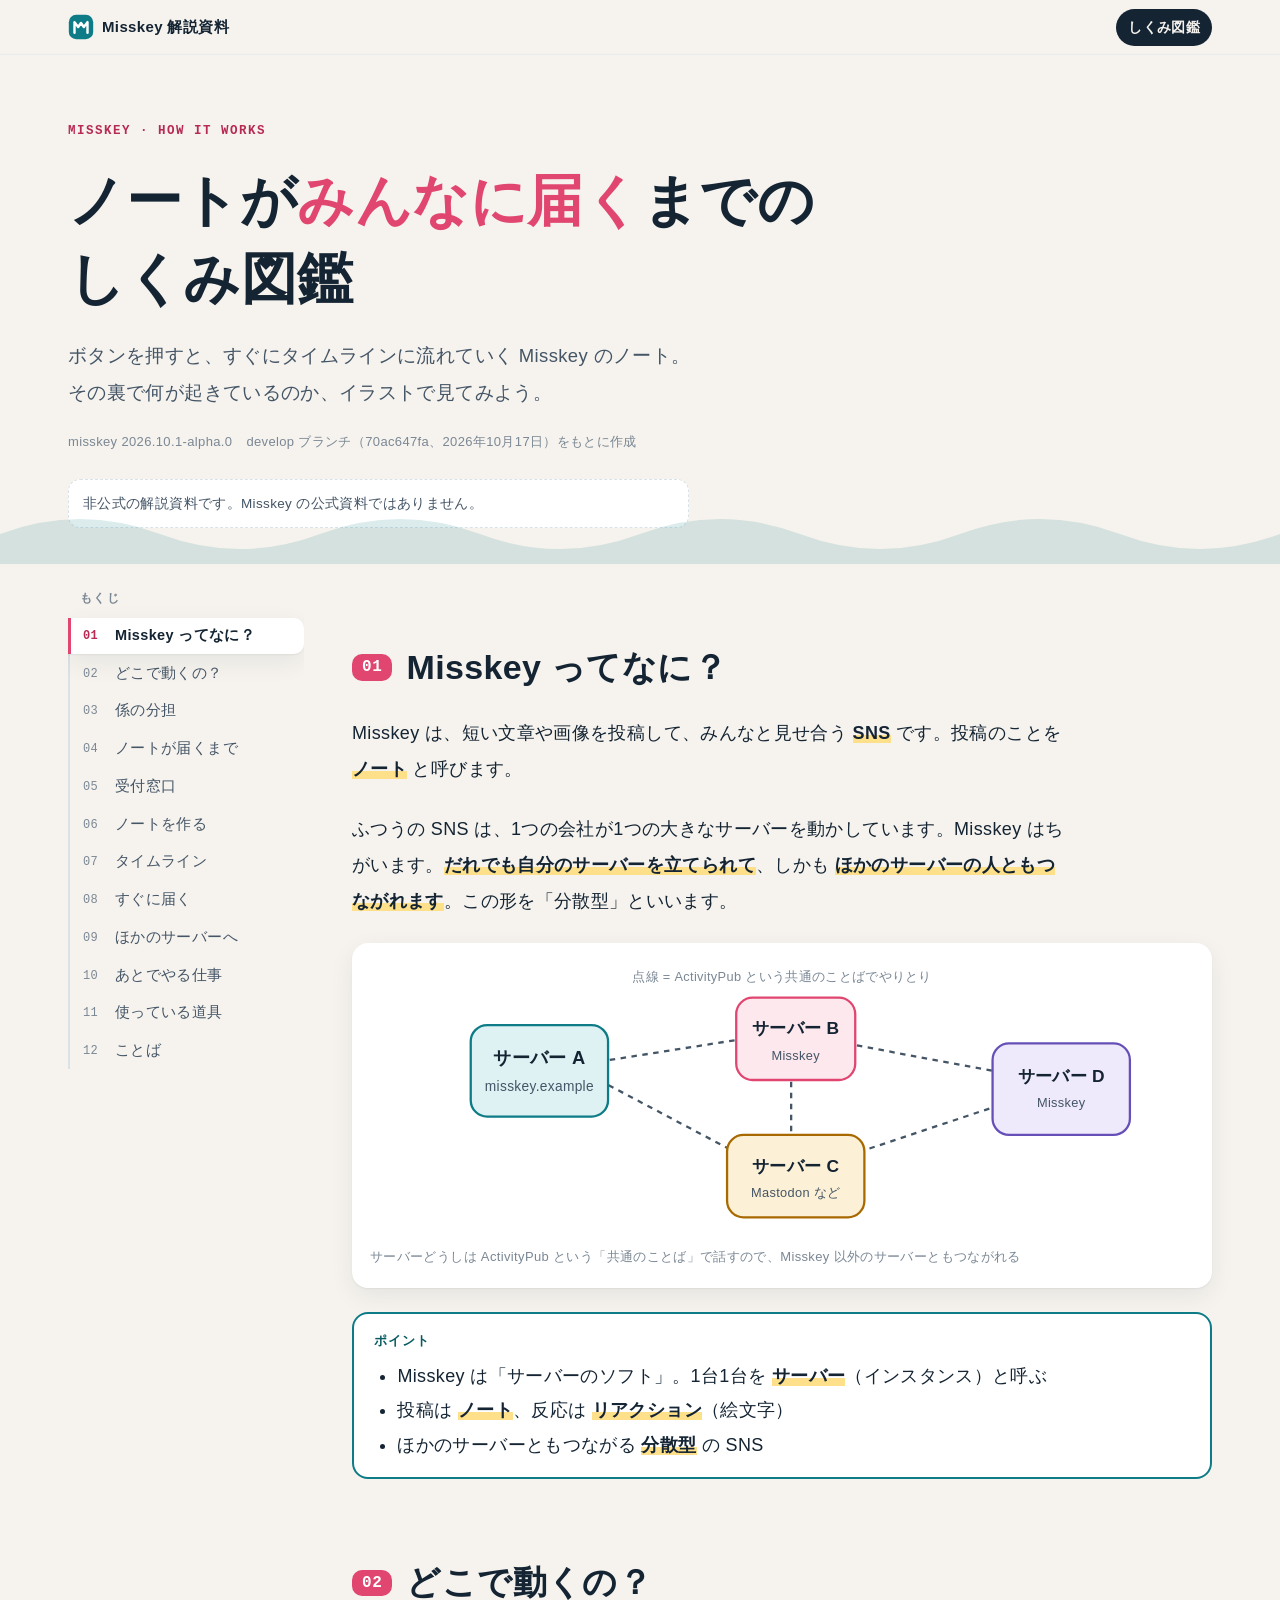
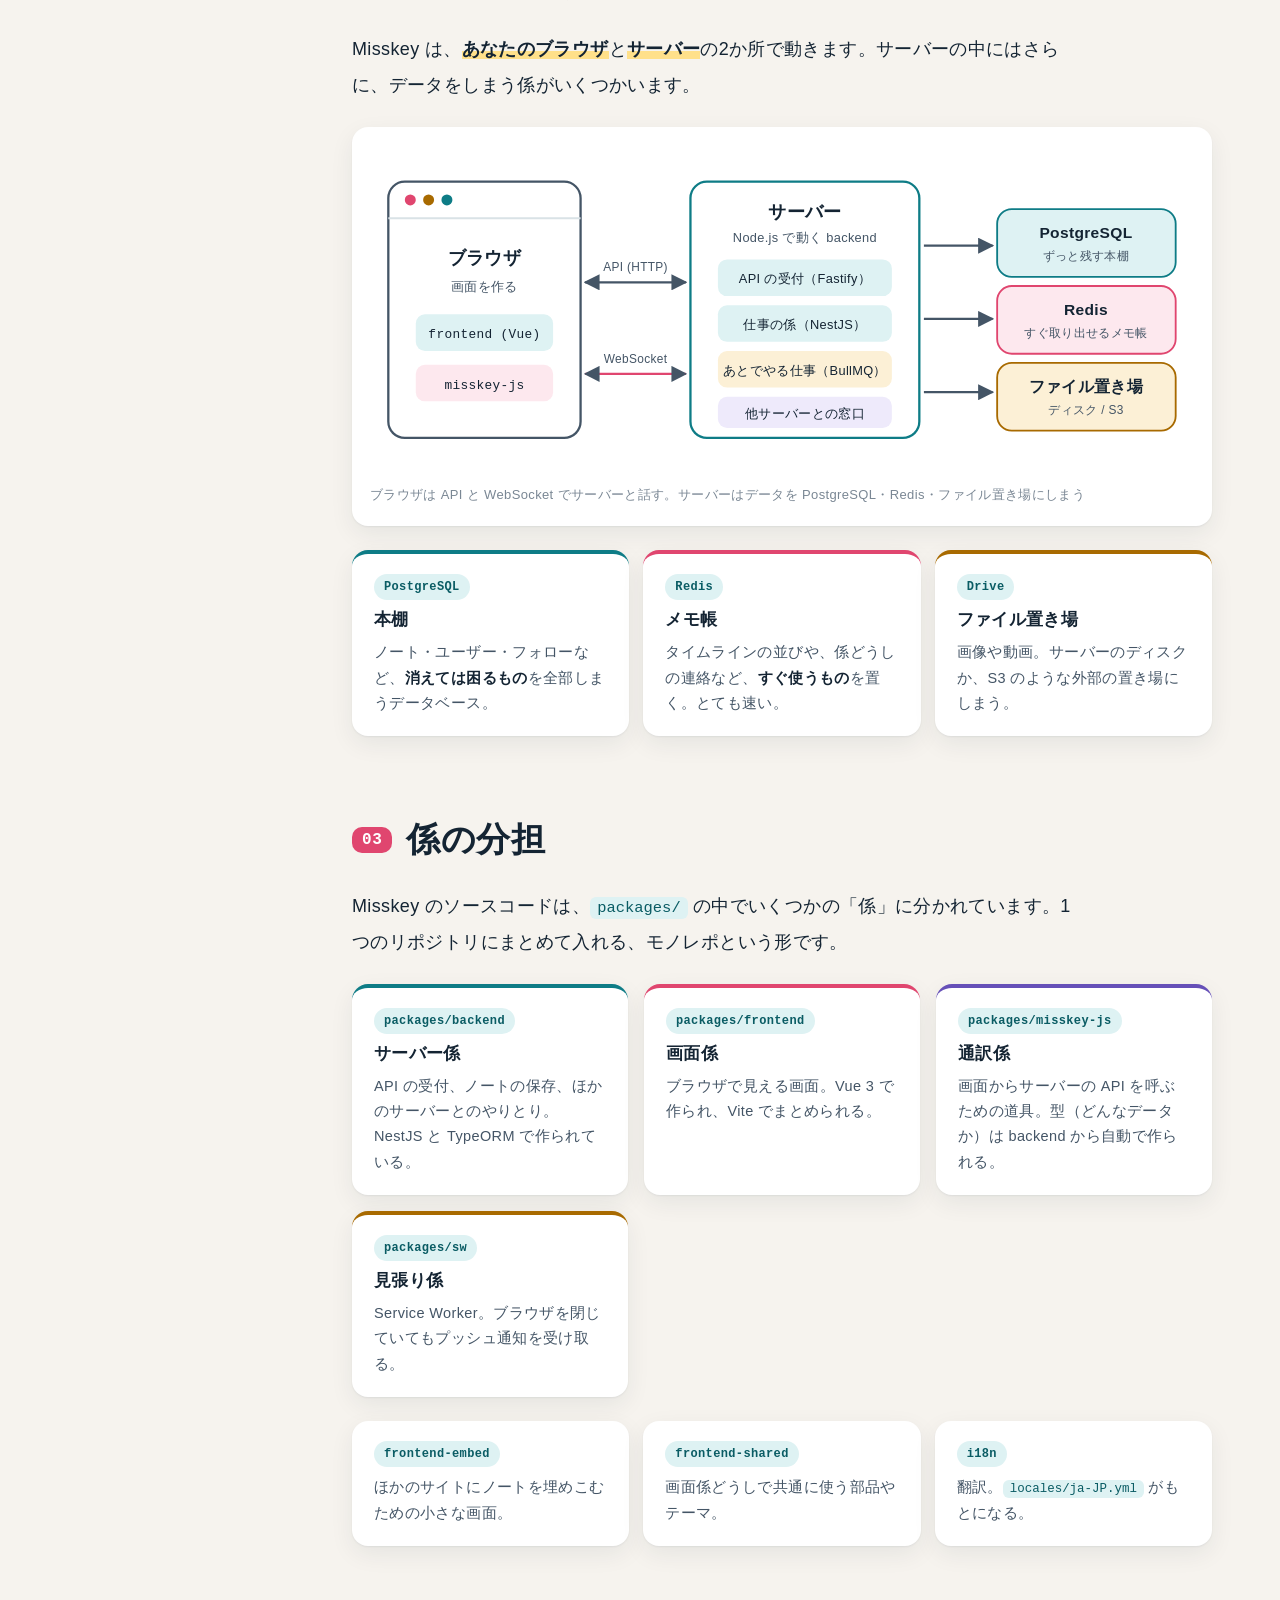
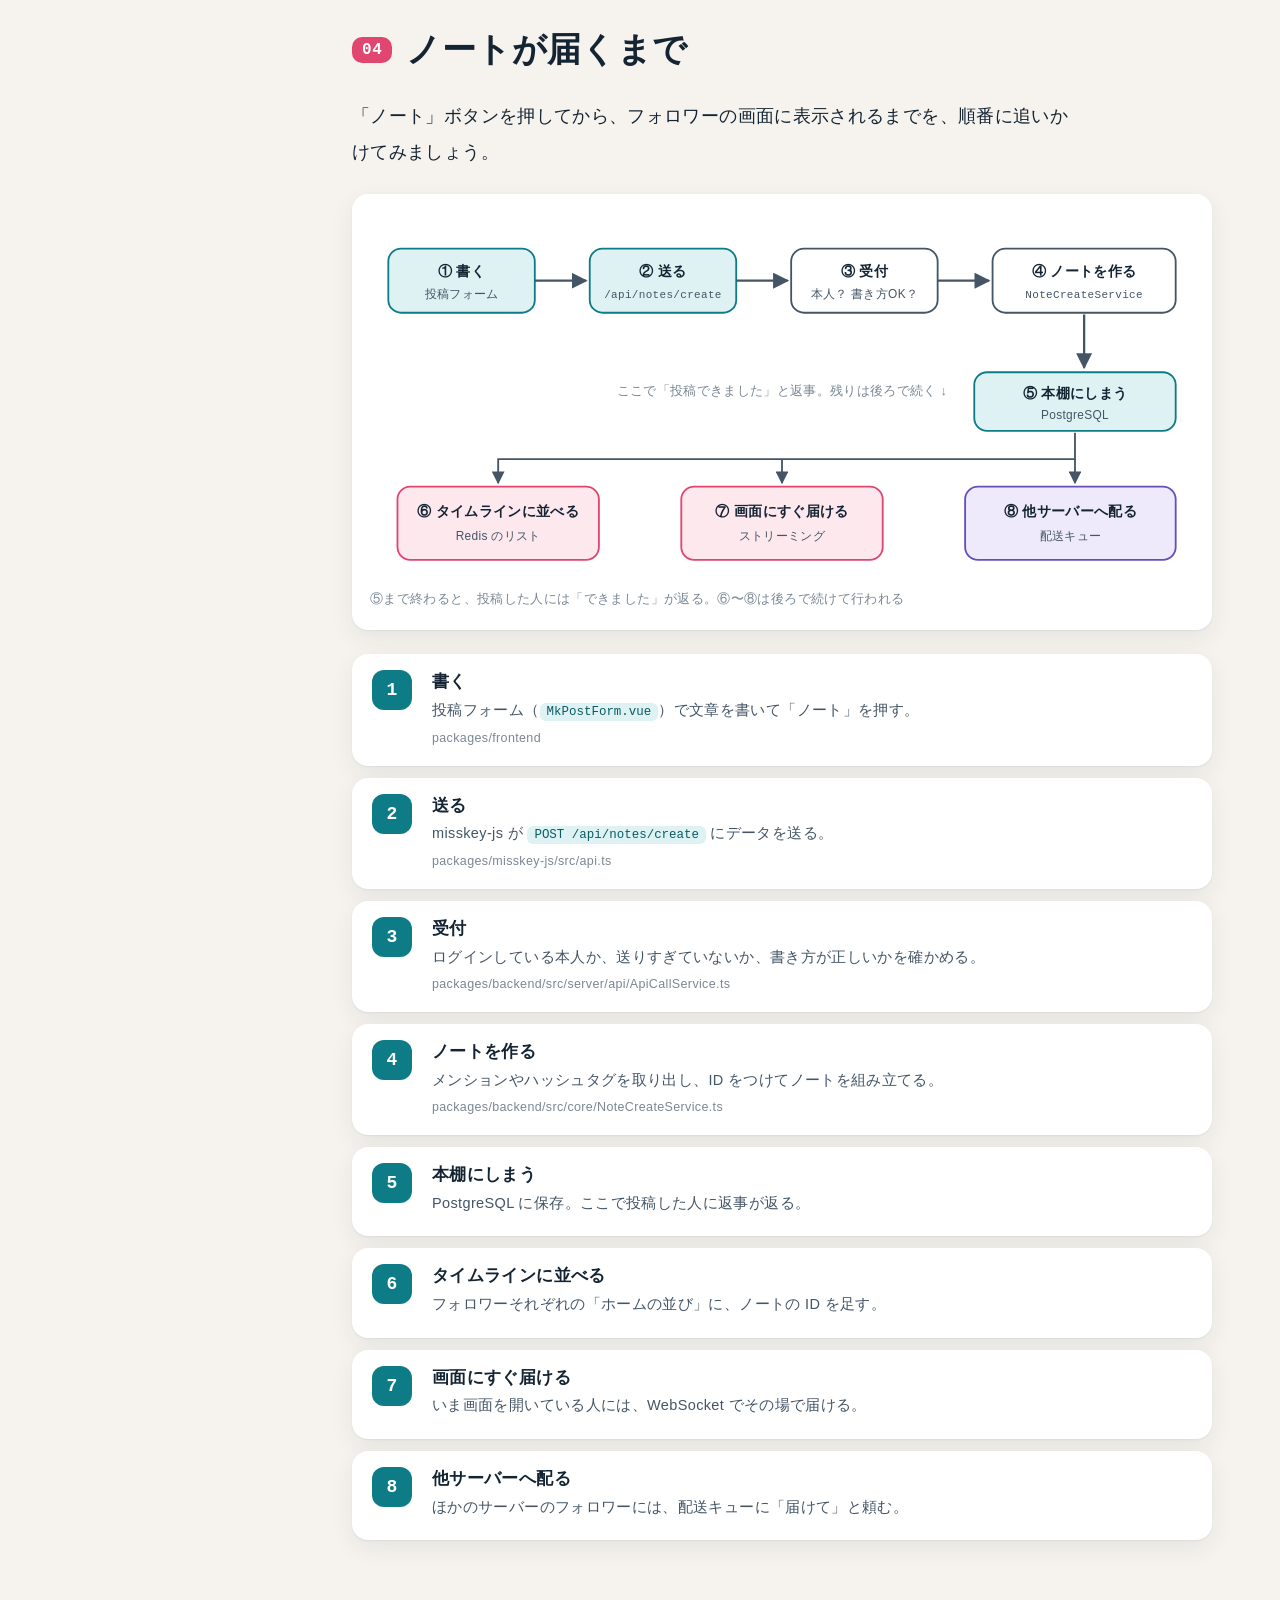
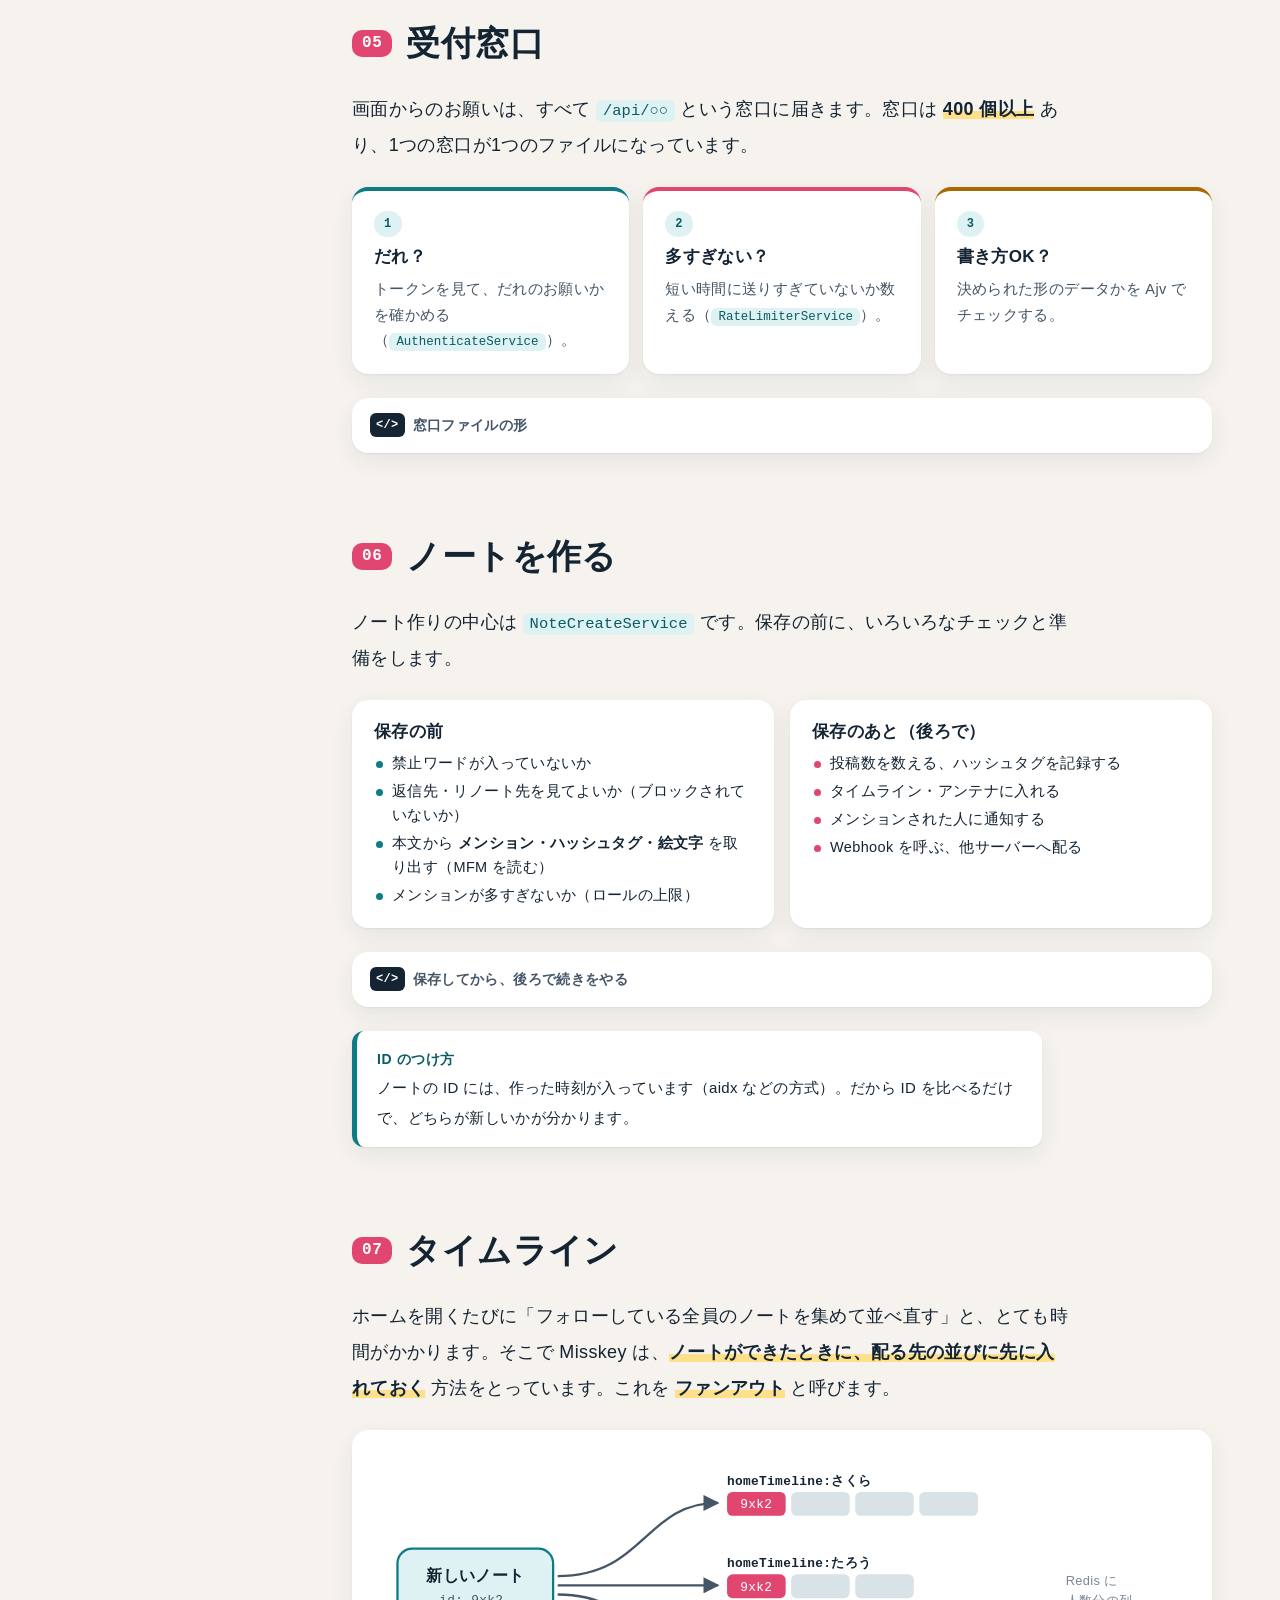
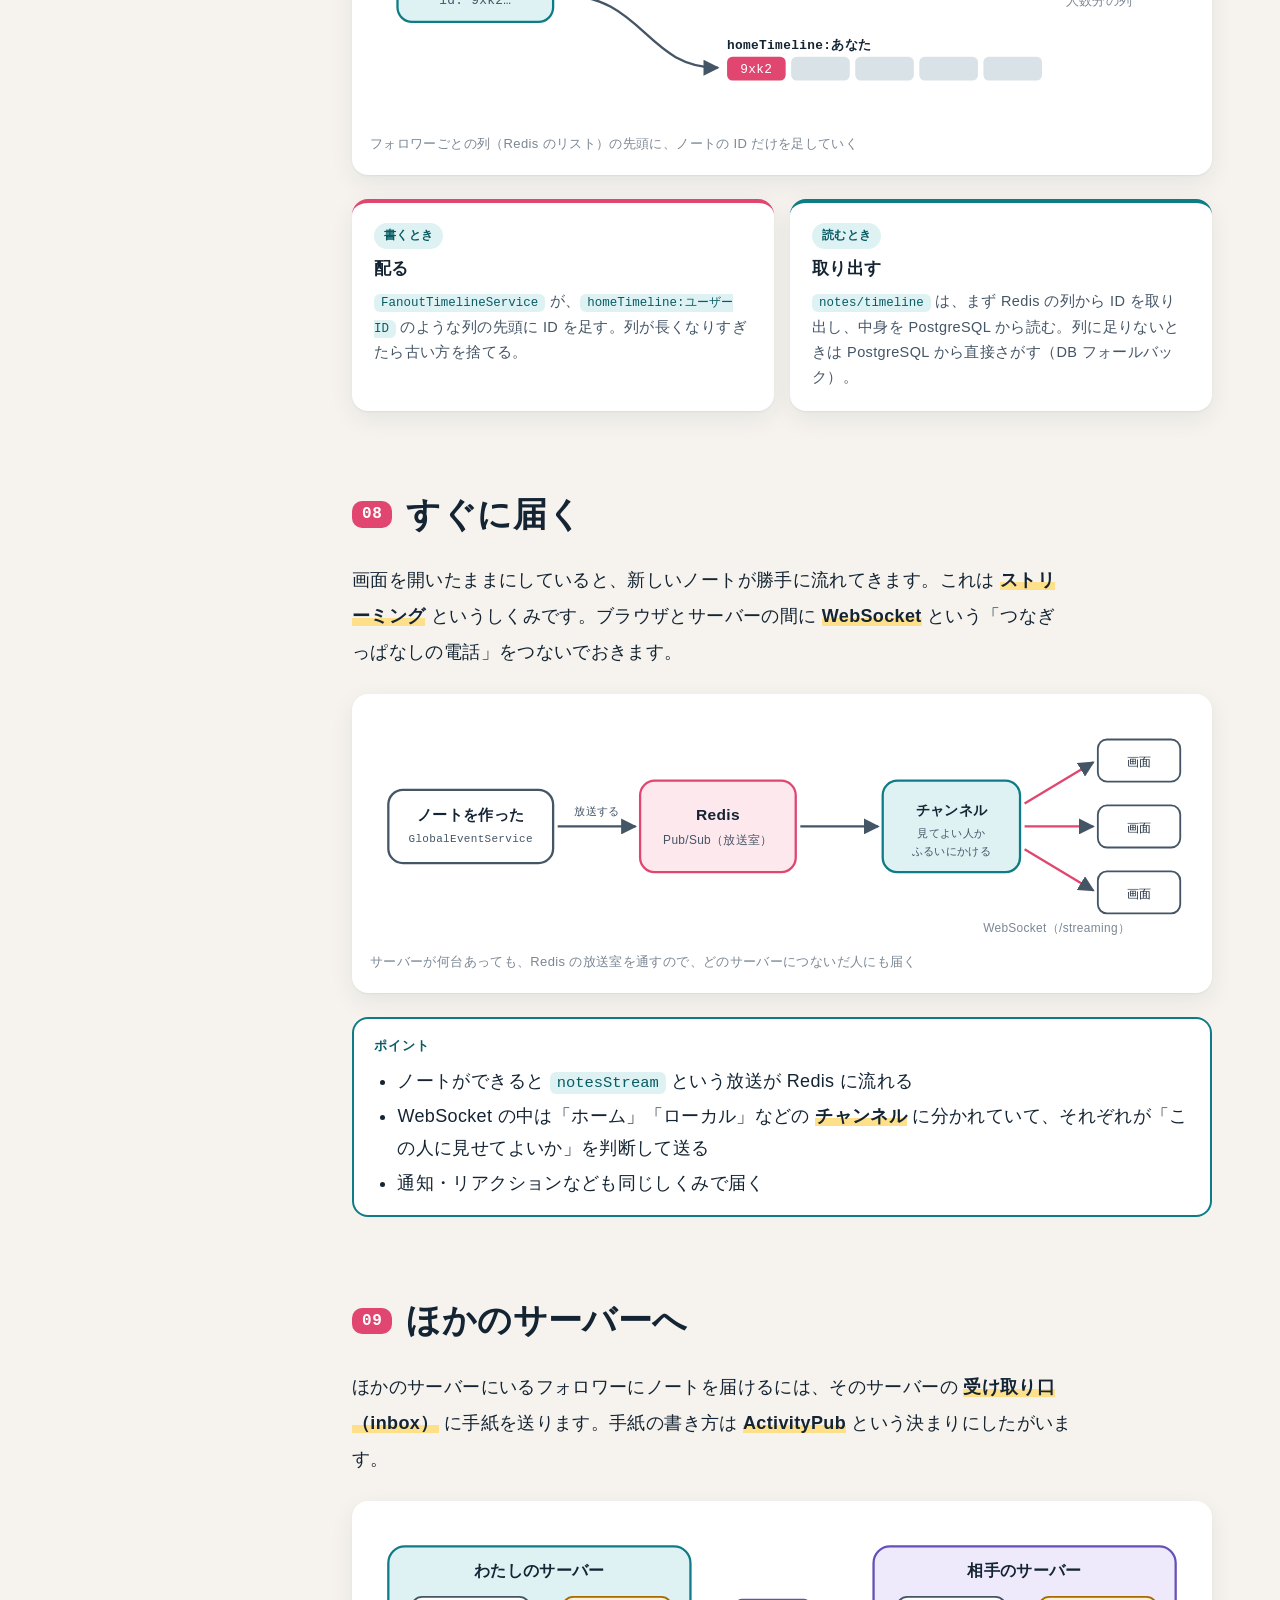
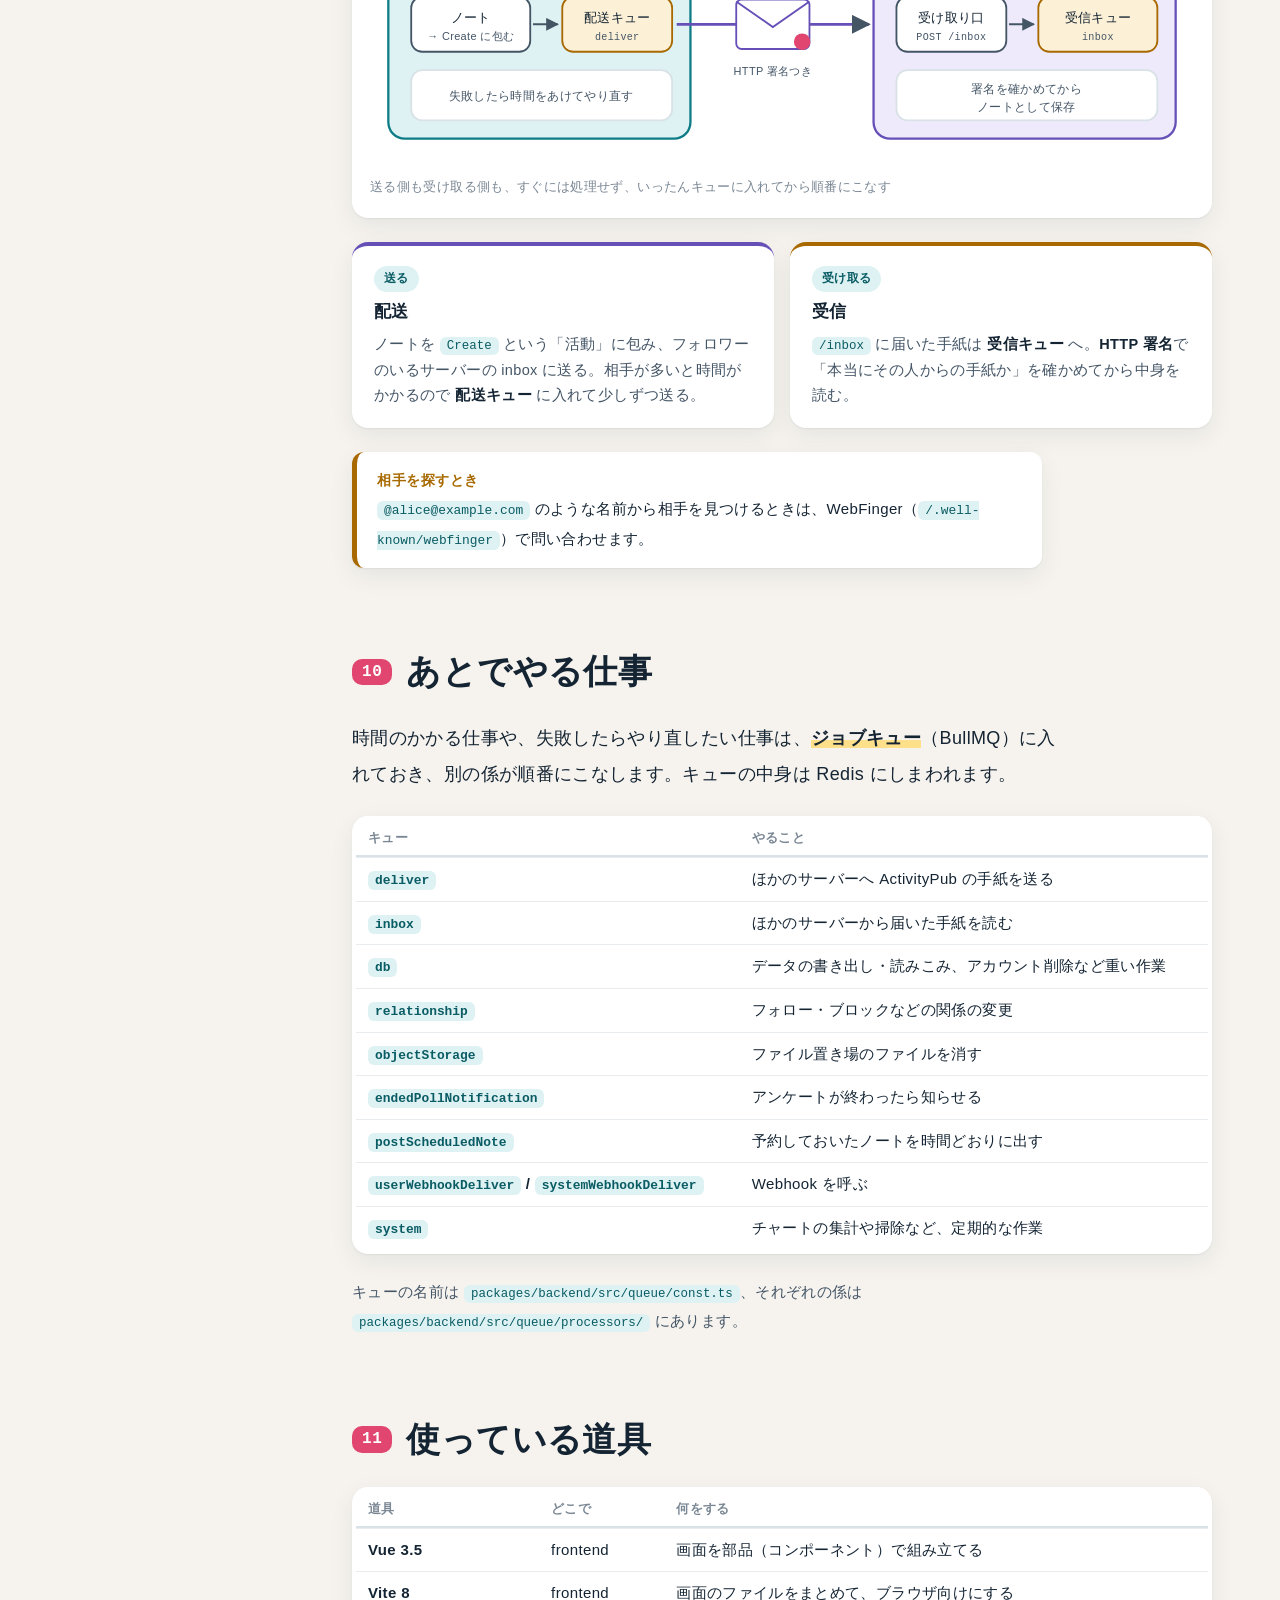
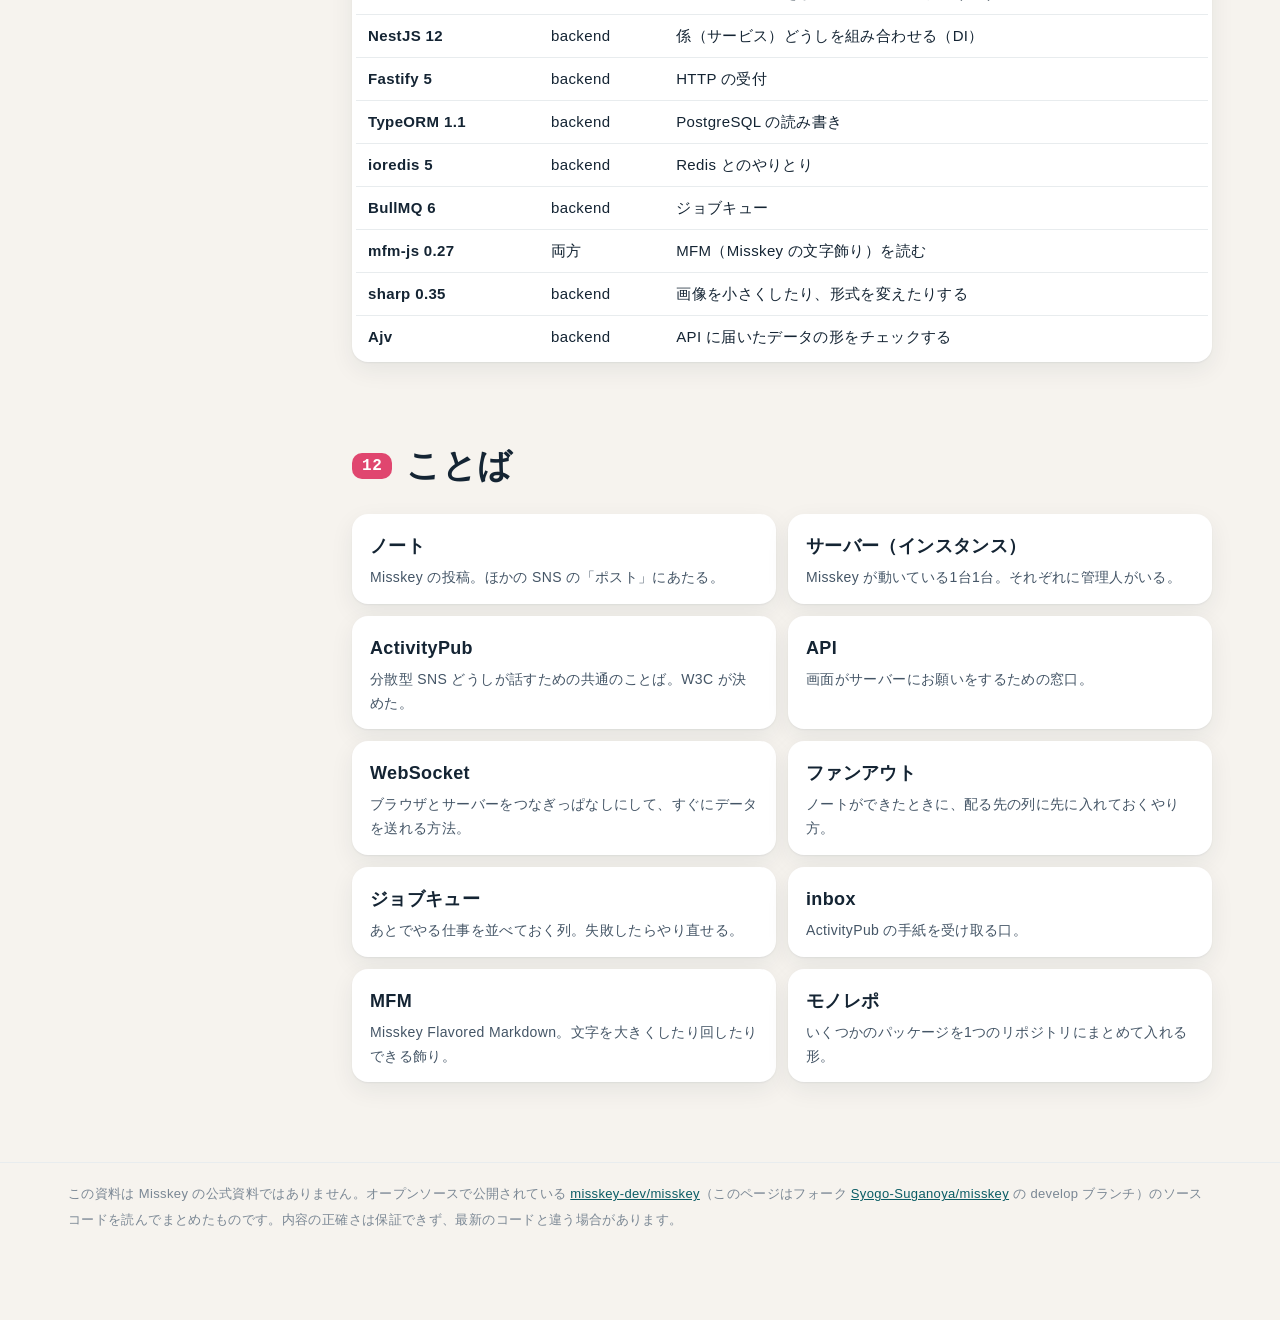
==== docs/explainer/index.html @ 92270d8f "docs(explainer): Misskey のしくみを説明する解説資料を追加 ノートが投稿されてからフォロワーに届くまでの流れ（API・NoteCreateService・ ファンアウトタイムラ" ====
<!--
SPDX-FileCopyrightText: syuilo and misskey-project
SPDX-License-Identifier: AGPL-3.0-only
-->

<!doctype html>
<html lang="ja">
<head>
<meta charset="utf-8">
<meta name="viewport" content="width=device-width, initial-scale=1">
<title>Misskey 解説資料</title>
<meta http-equiv="refresh" content="0; url=how-it-works.html">
</head>
<body><p><a href="how-it-works.html">Misskey しくみ図鑑</a></p></body>
</html>
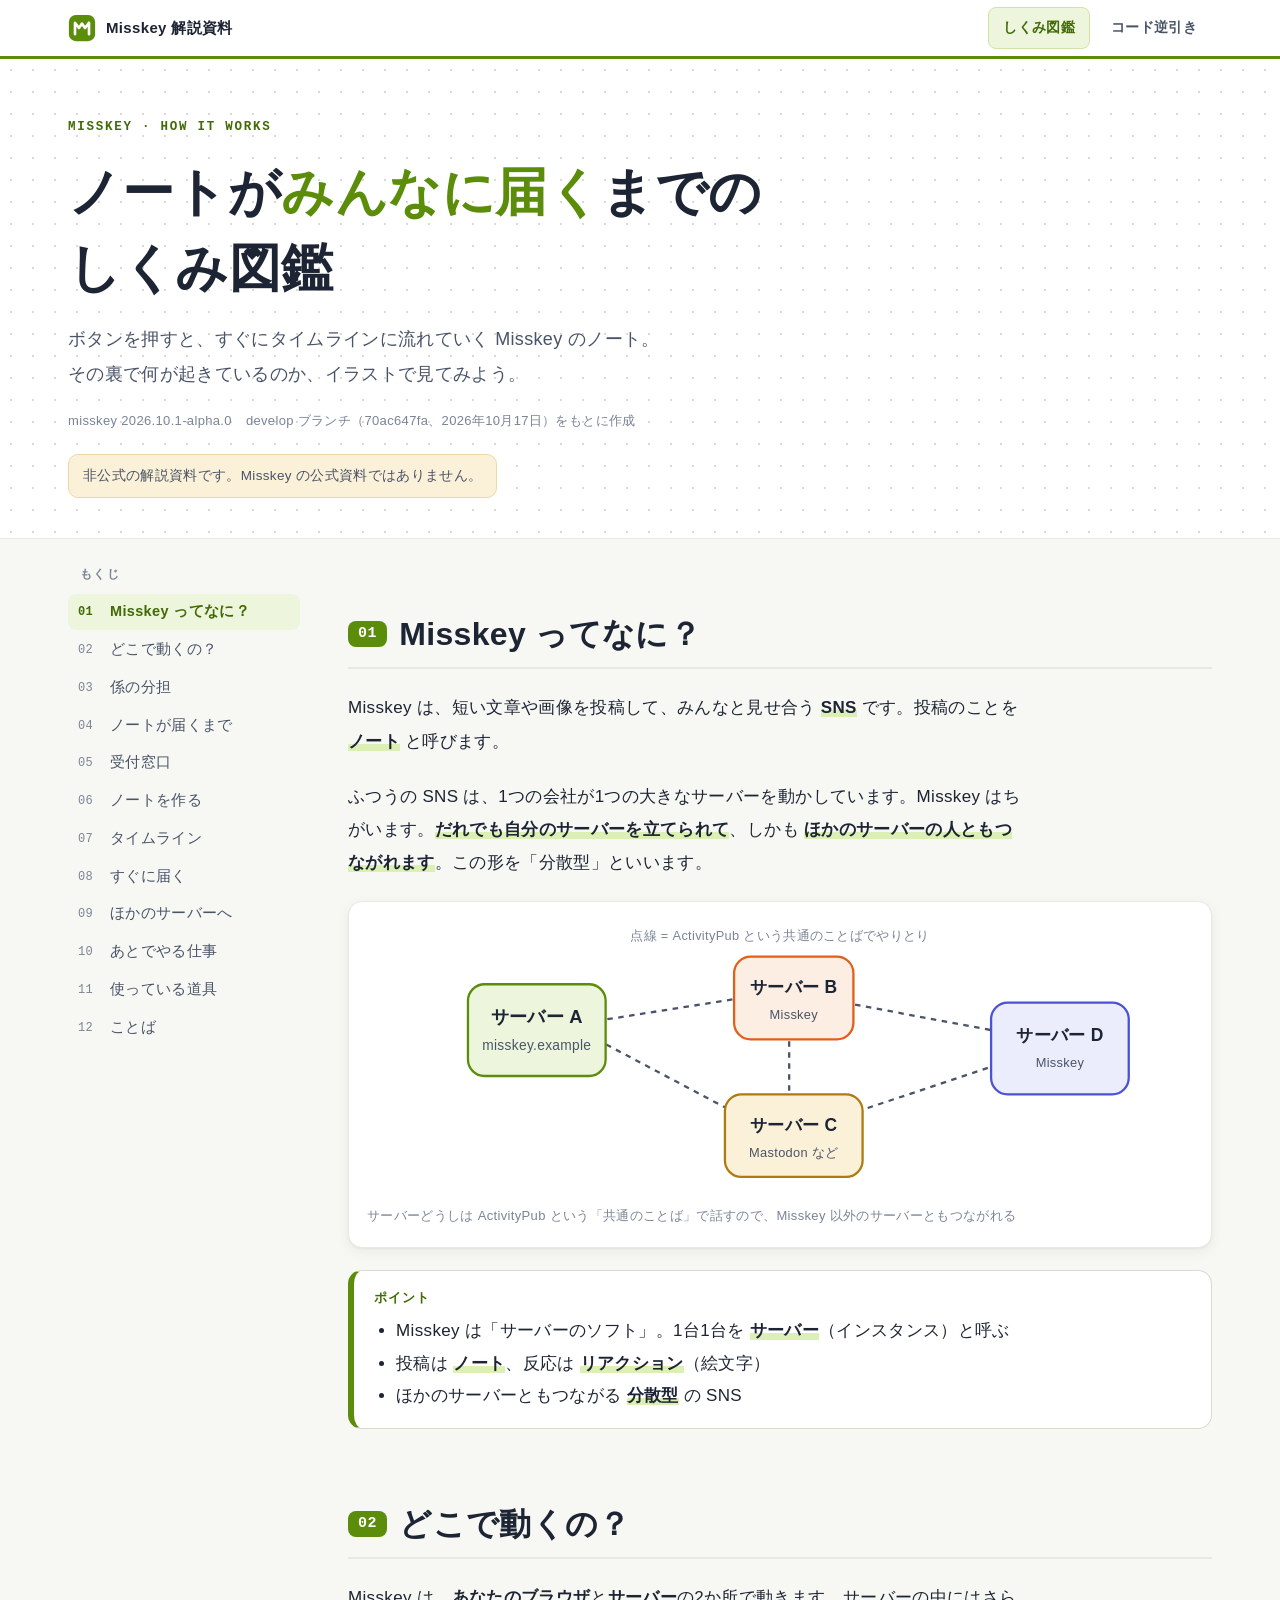
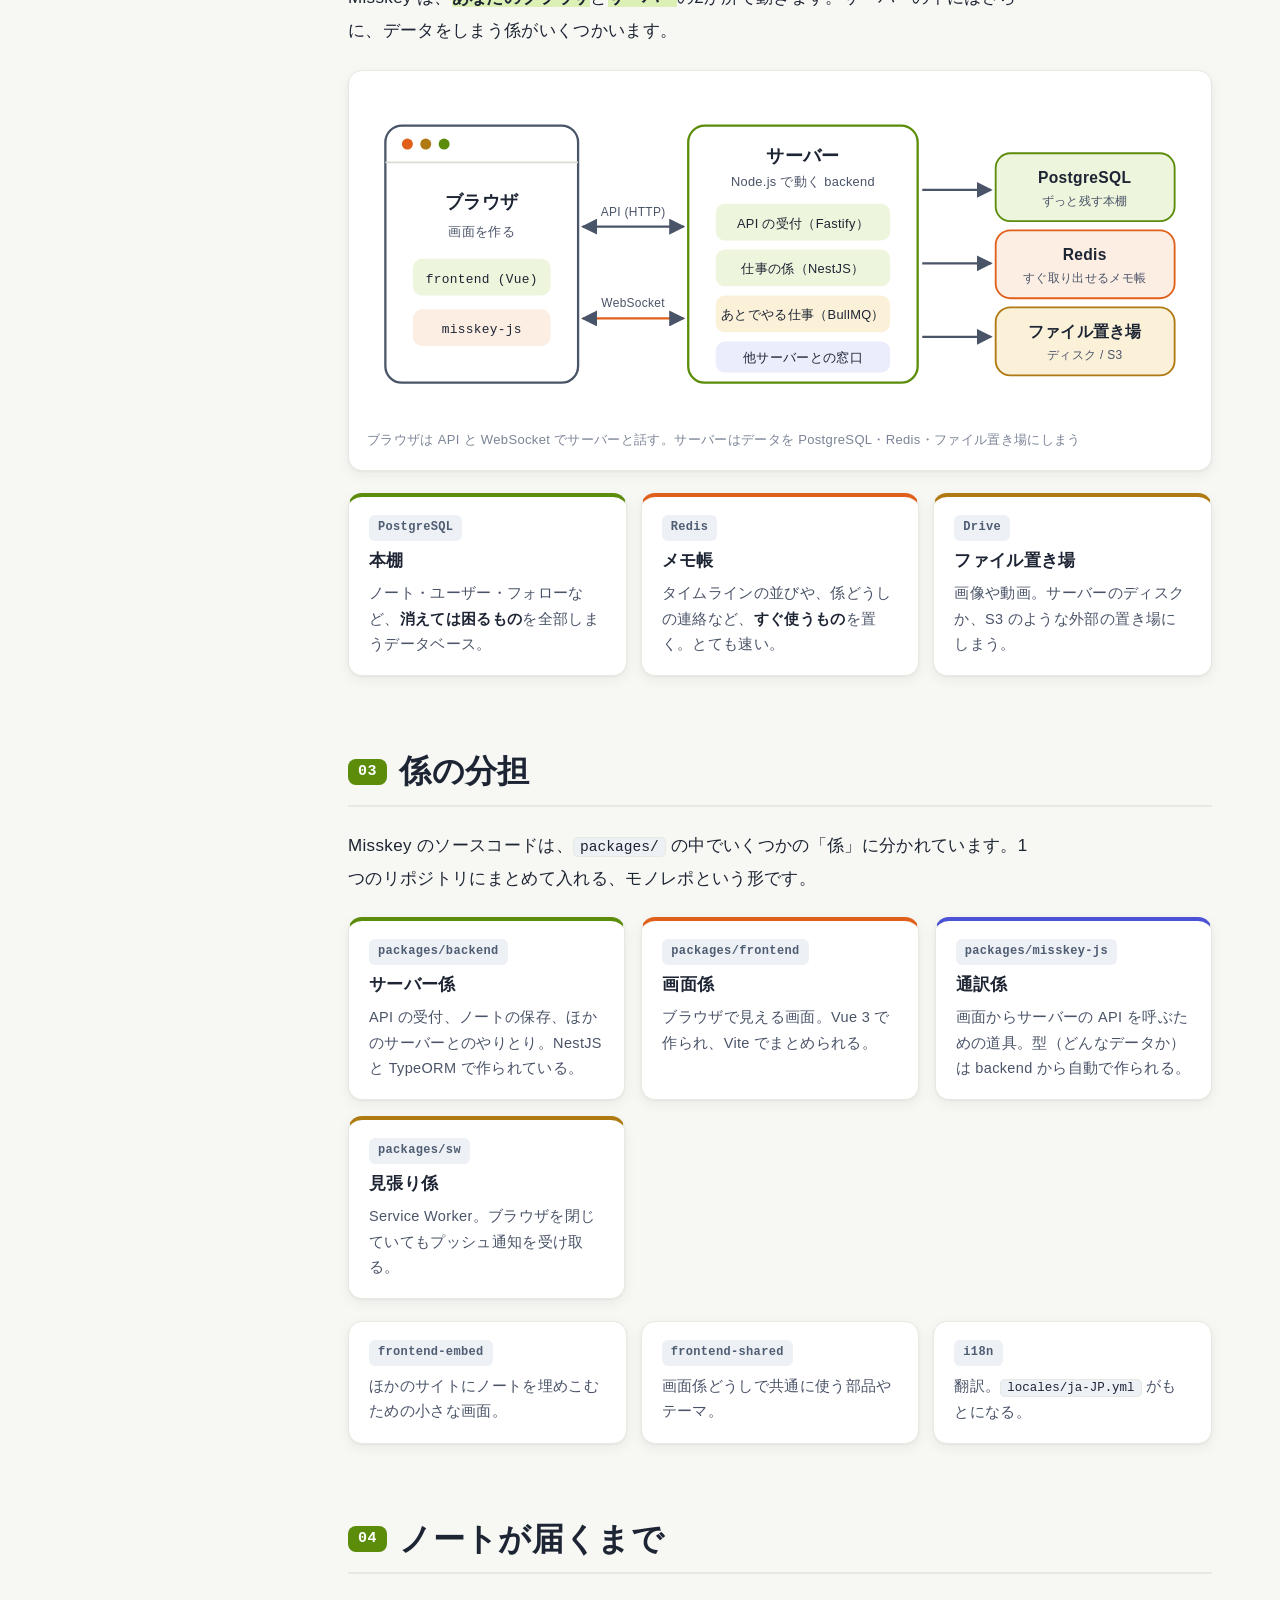
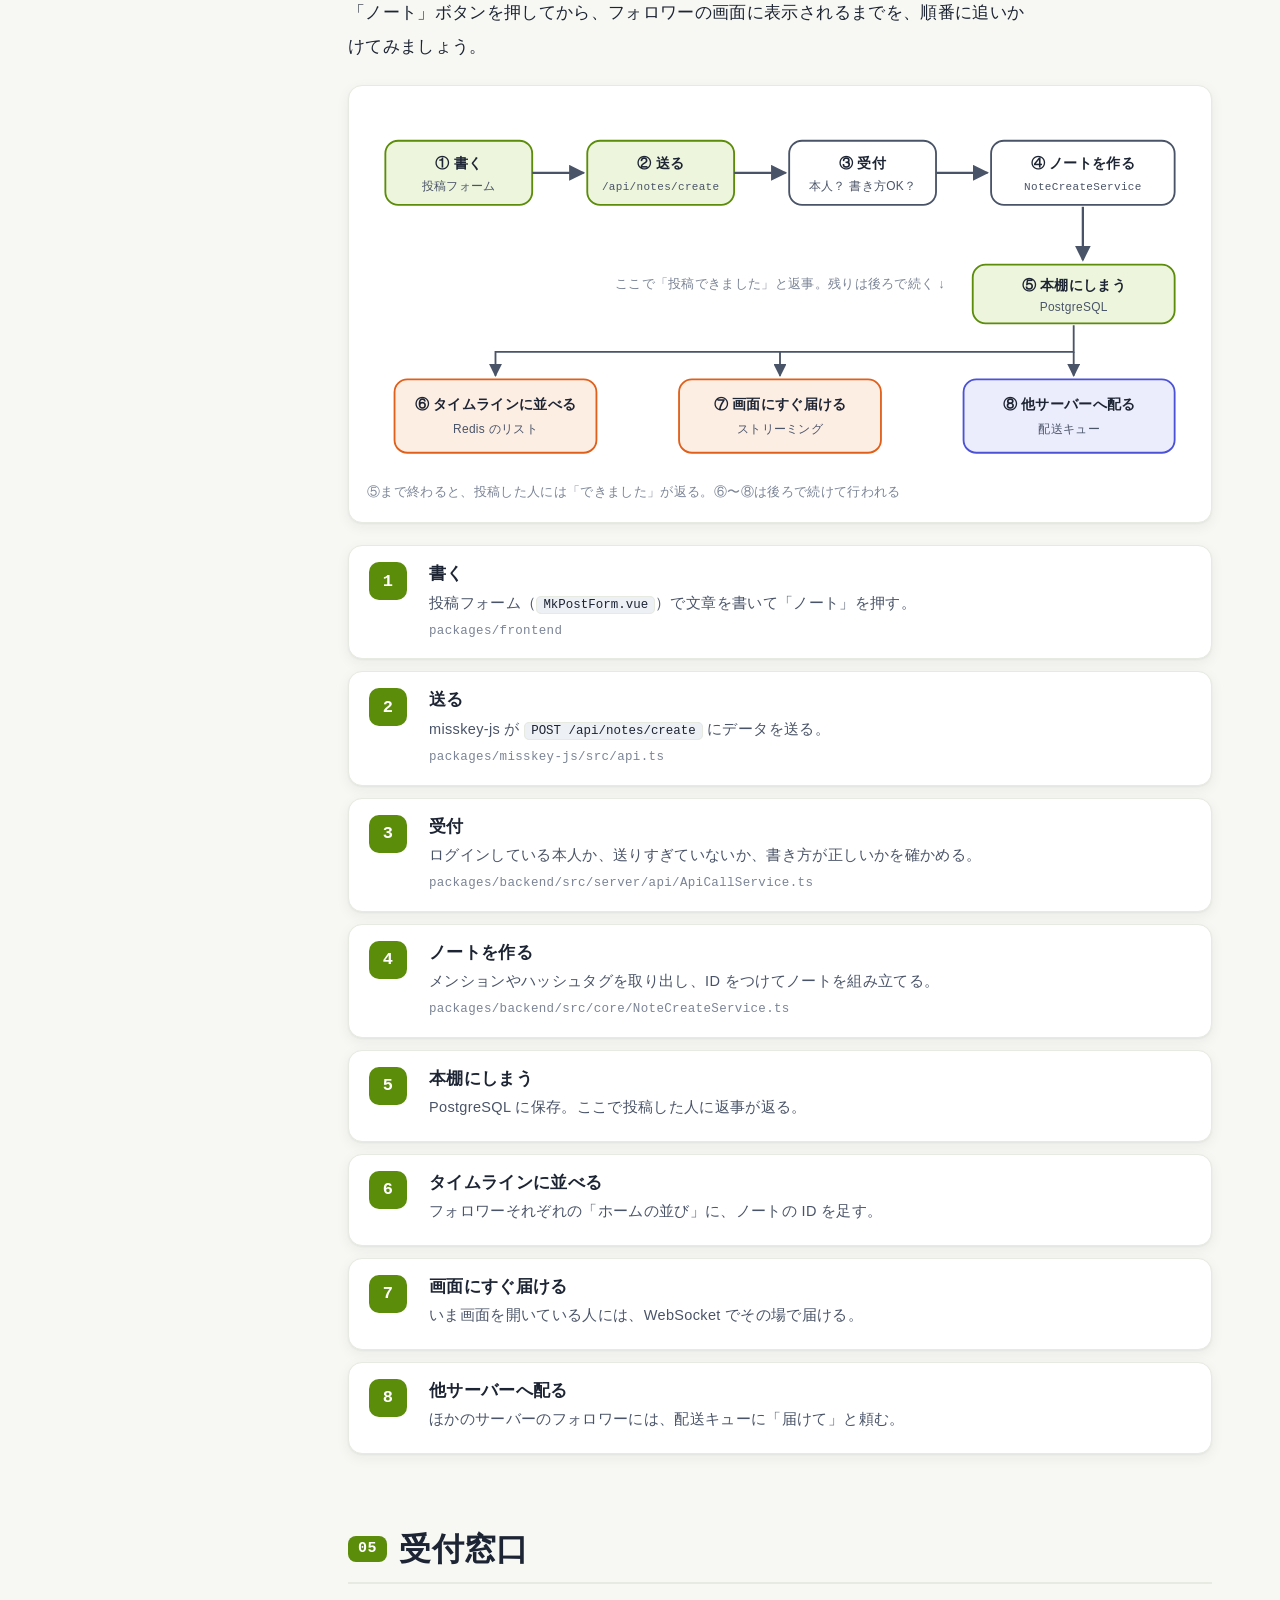
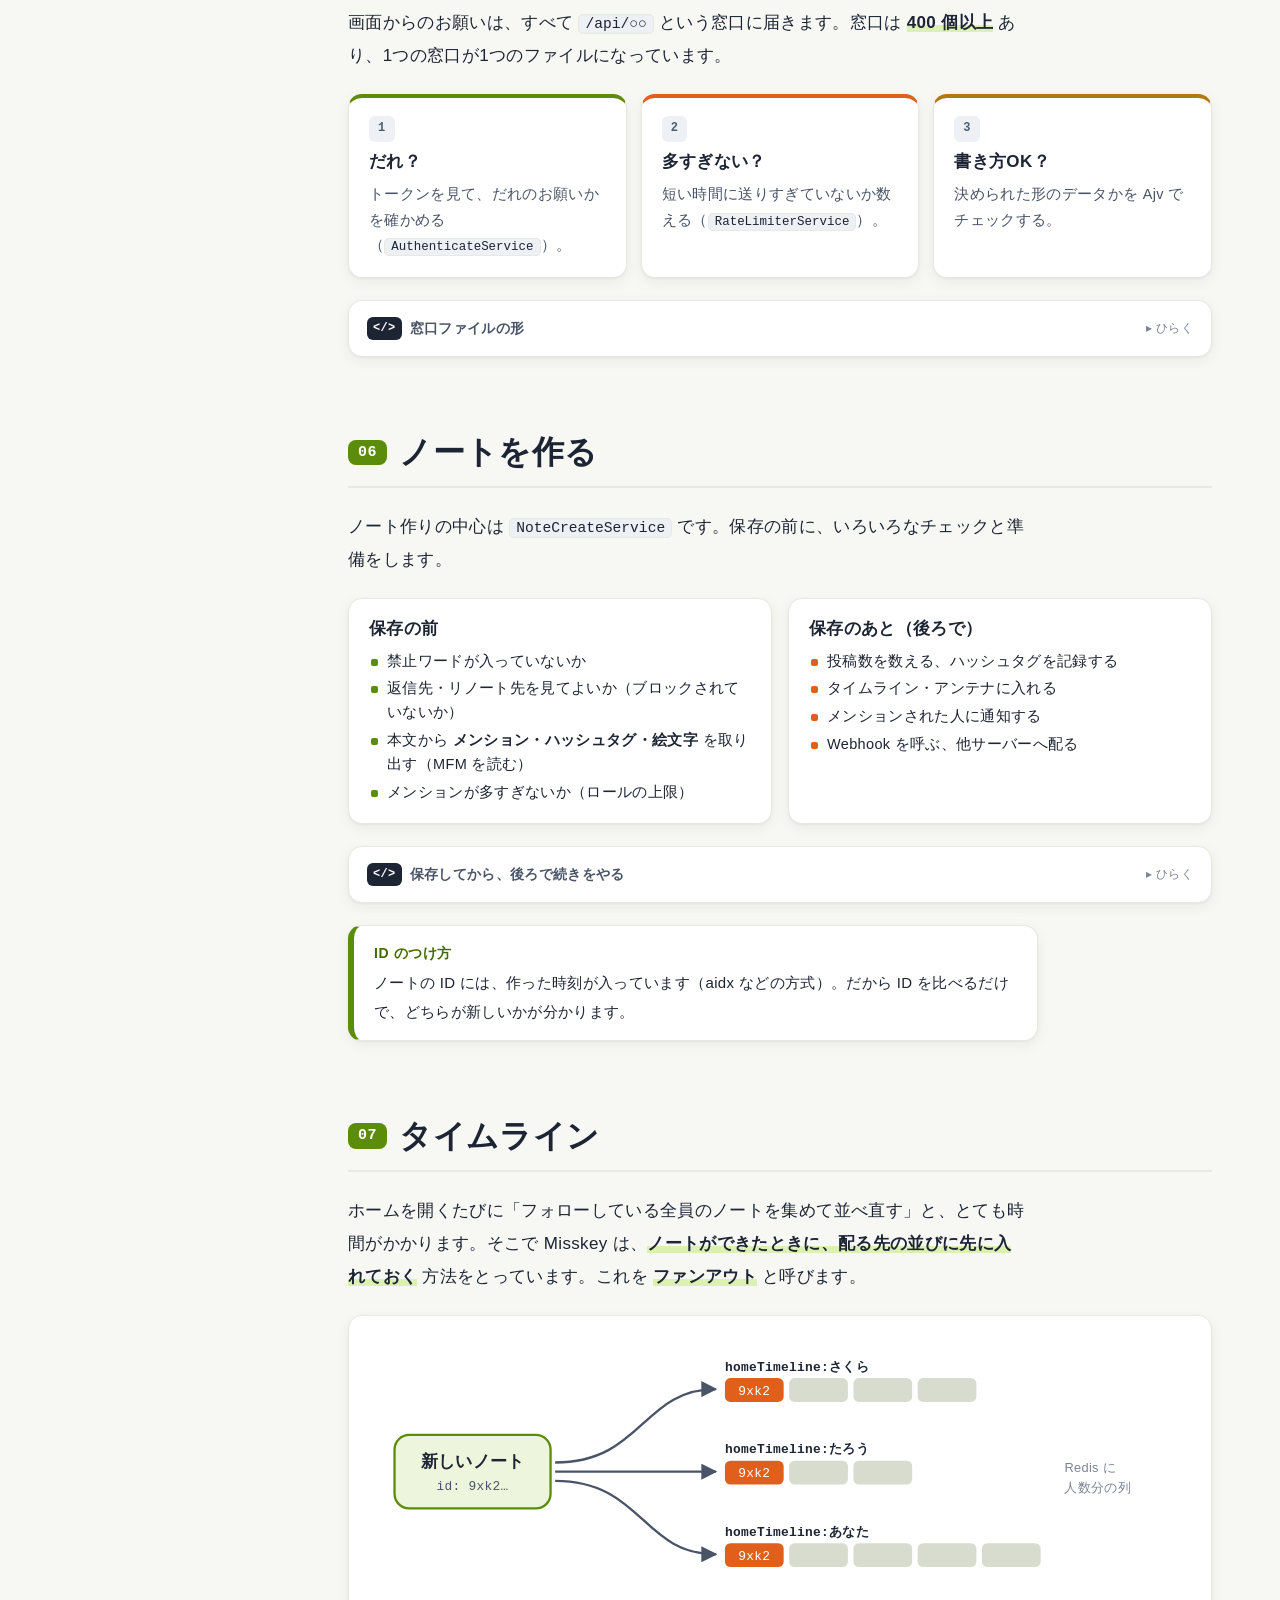
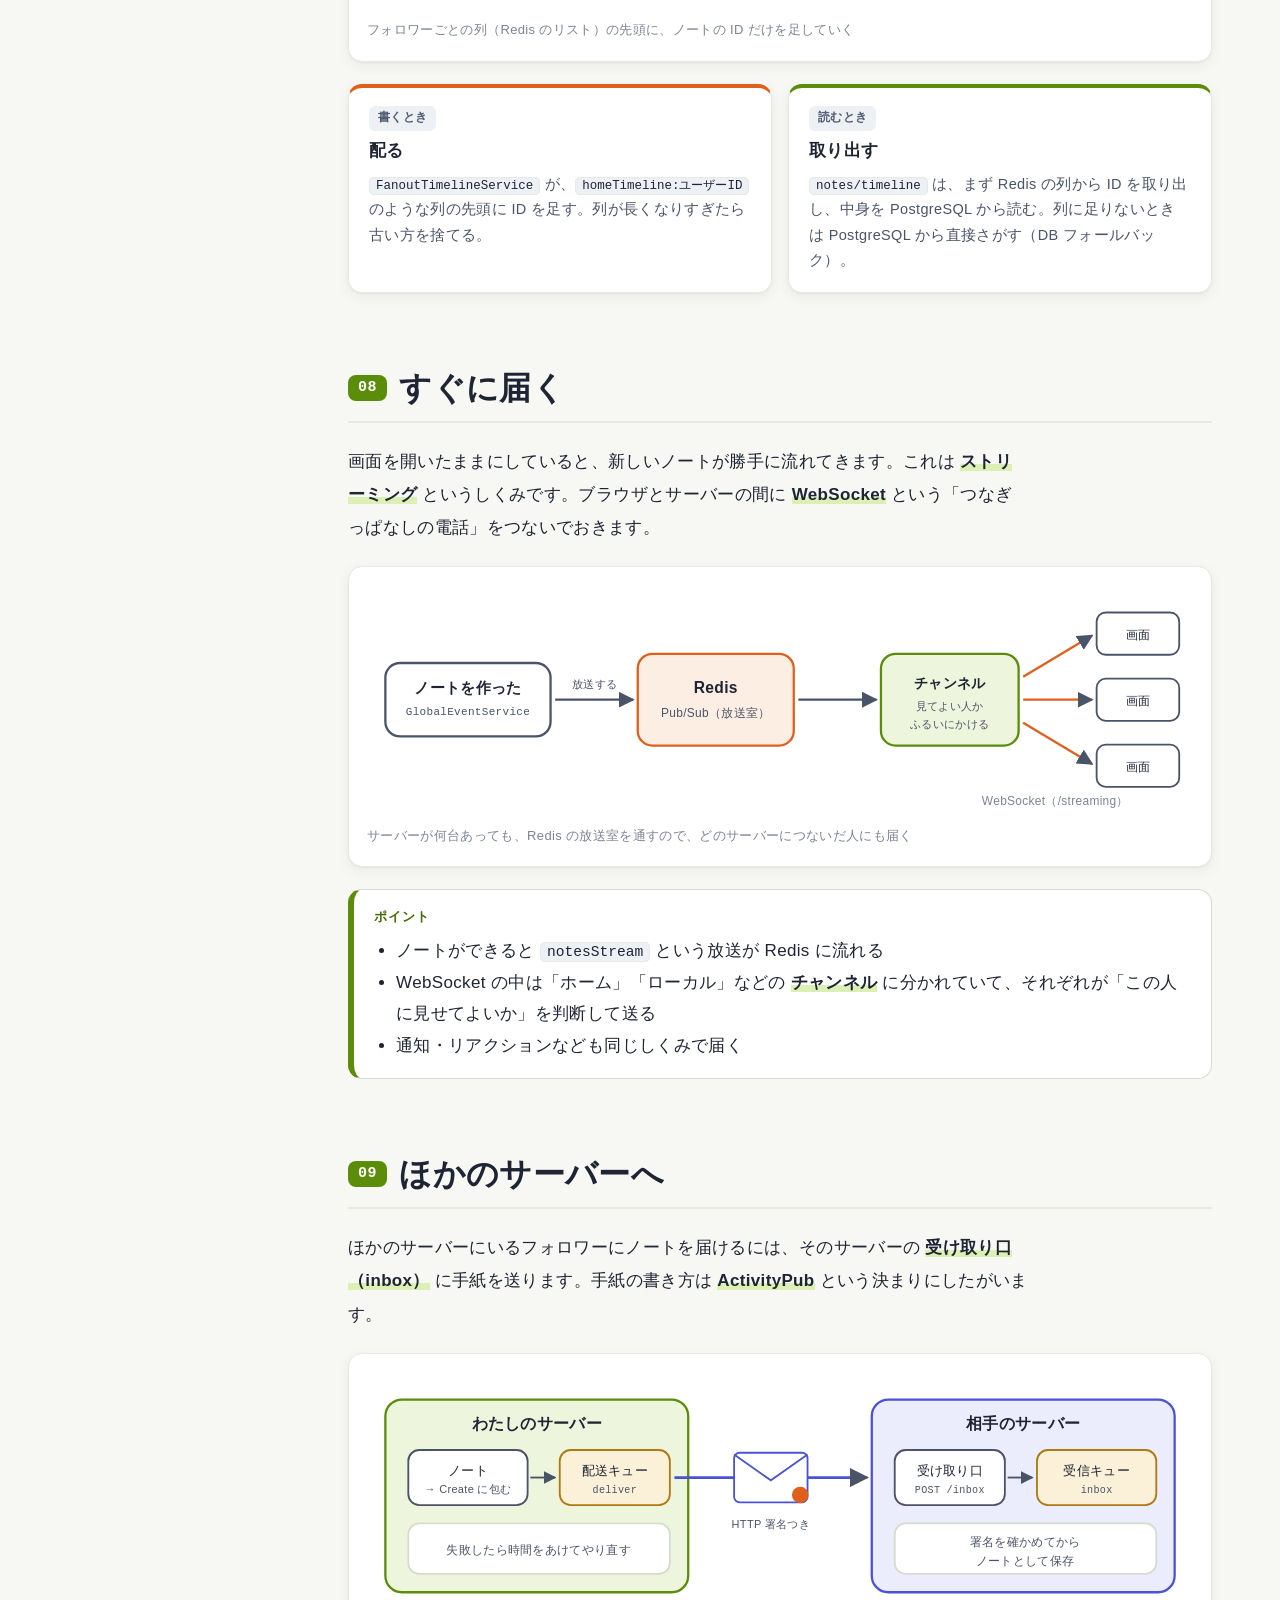
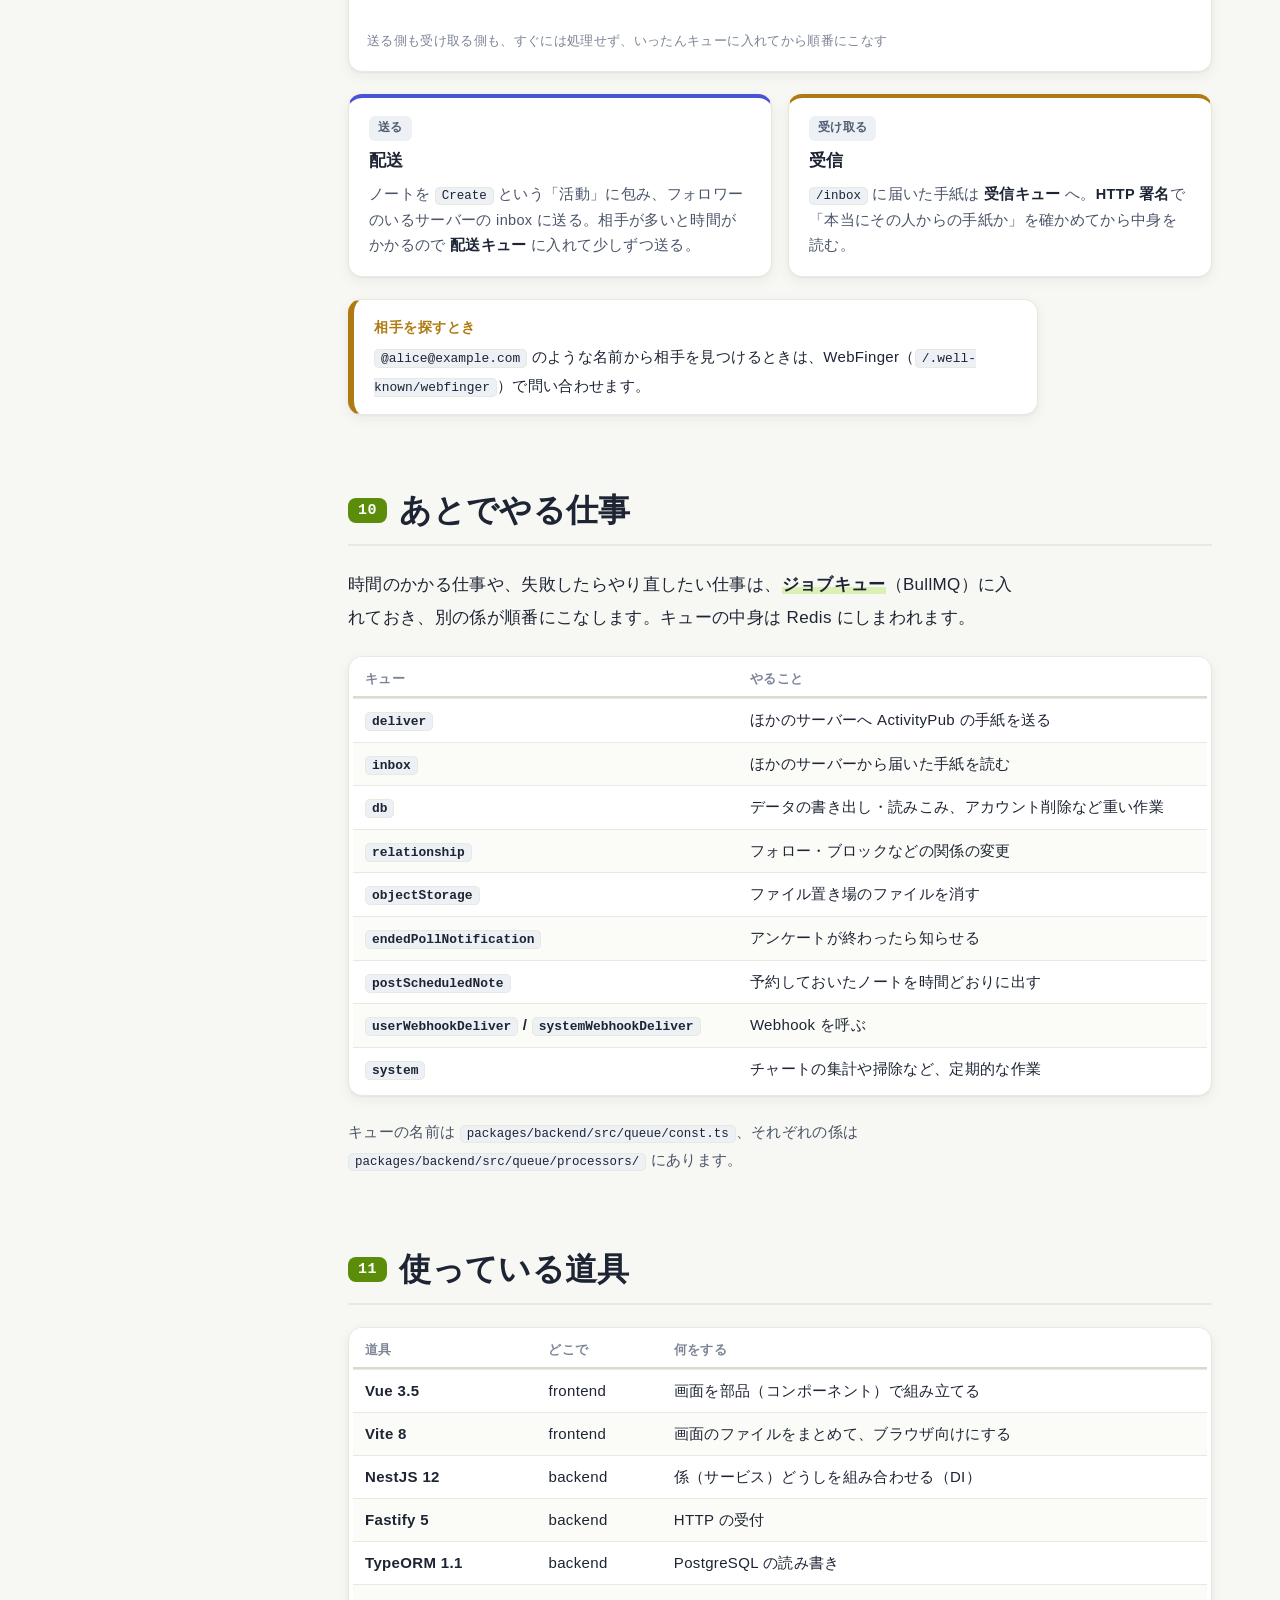
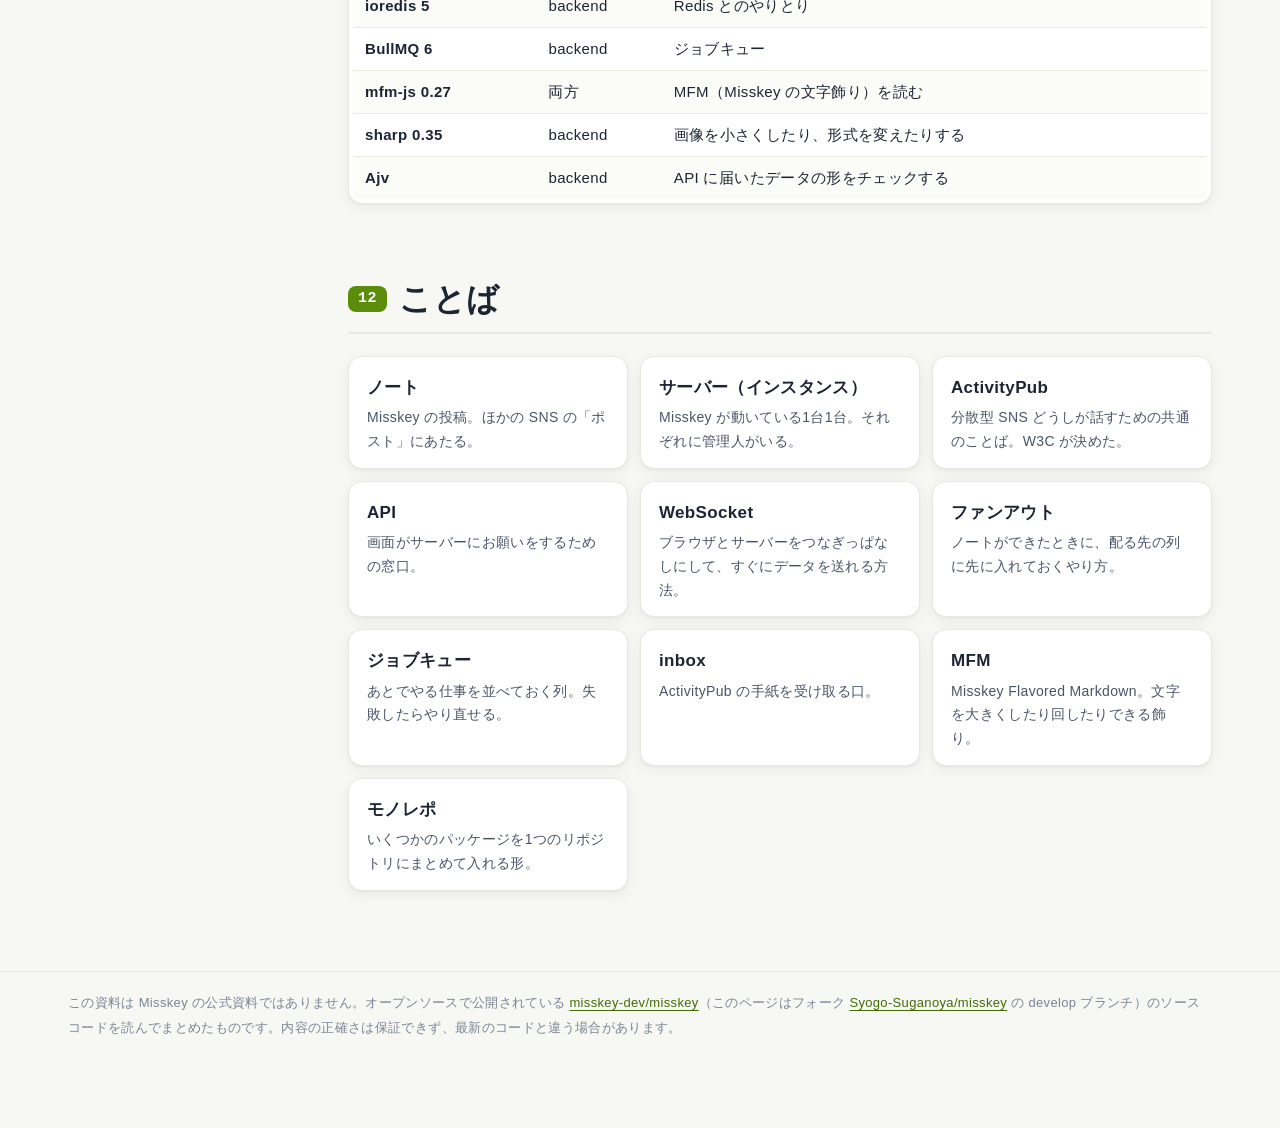
==== commit f7f22929: "docs(explainer): コード逆引きページを追加し、デザインを共通 CSS に刷新 [skip ci] - code-map.html: システム構成・フォルダの地図・レイヤー・処理の流れ・" ====
--- a/docs/explainer/index.html
+++ b/docs/explainer/index.html
@@ -11,5 +11,5 @@
 <title>Misskey 解説資料</title>
 <meta http-equiv="refresh" content="0; url=how-it-works.html">
 </head>
-<body><p><a href="how-it-works.html">Misskey しくみ図鑑</a></p></body>
+<body><p><a href="how-it-works.html">Misskey しくみ図鑑</a> ・ <a href="code-map.html">Misskey コード逆引き</a></p></body>
 </html>
